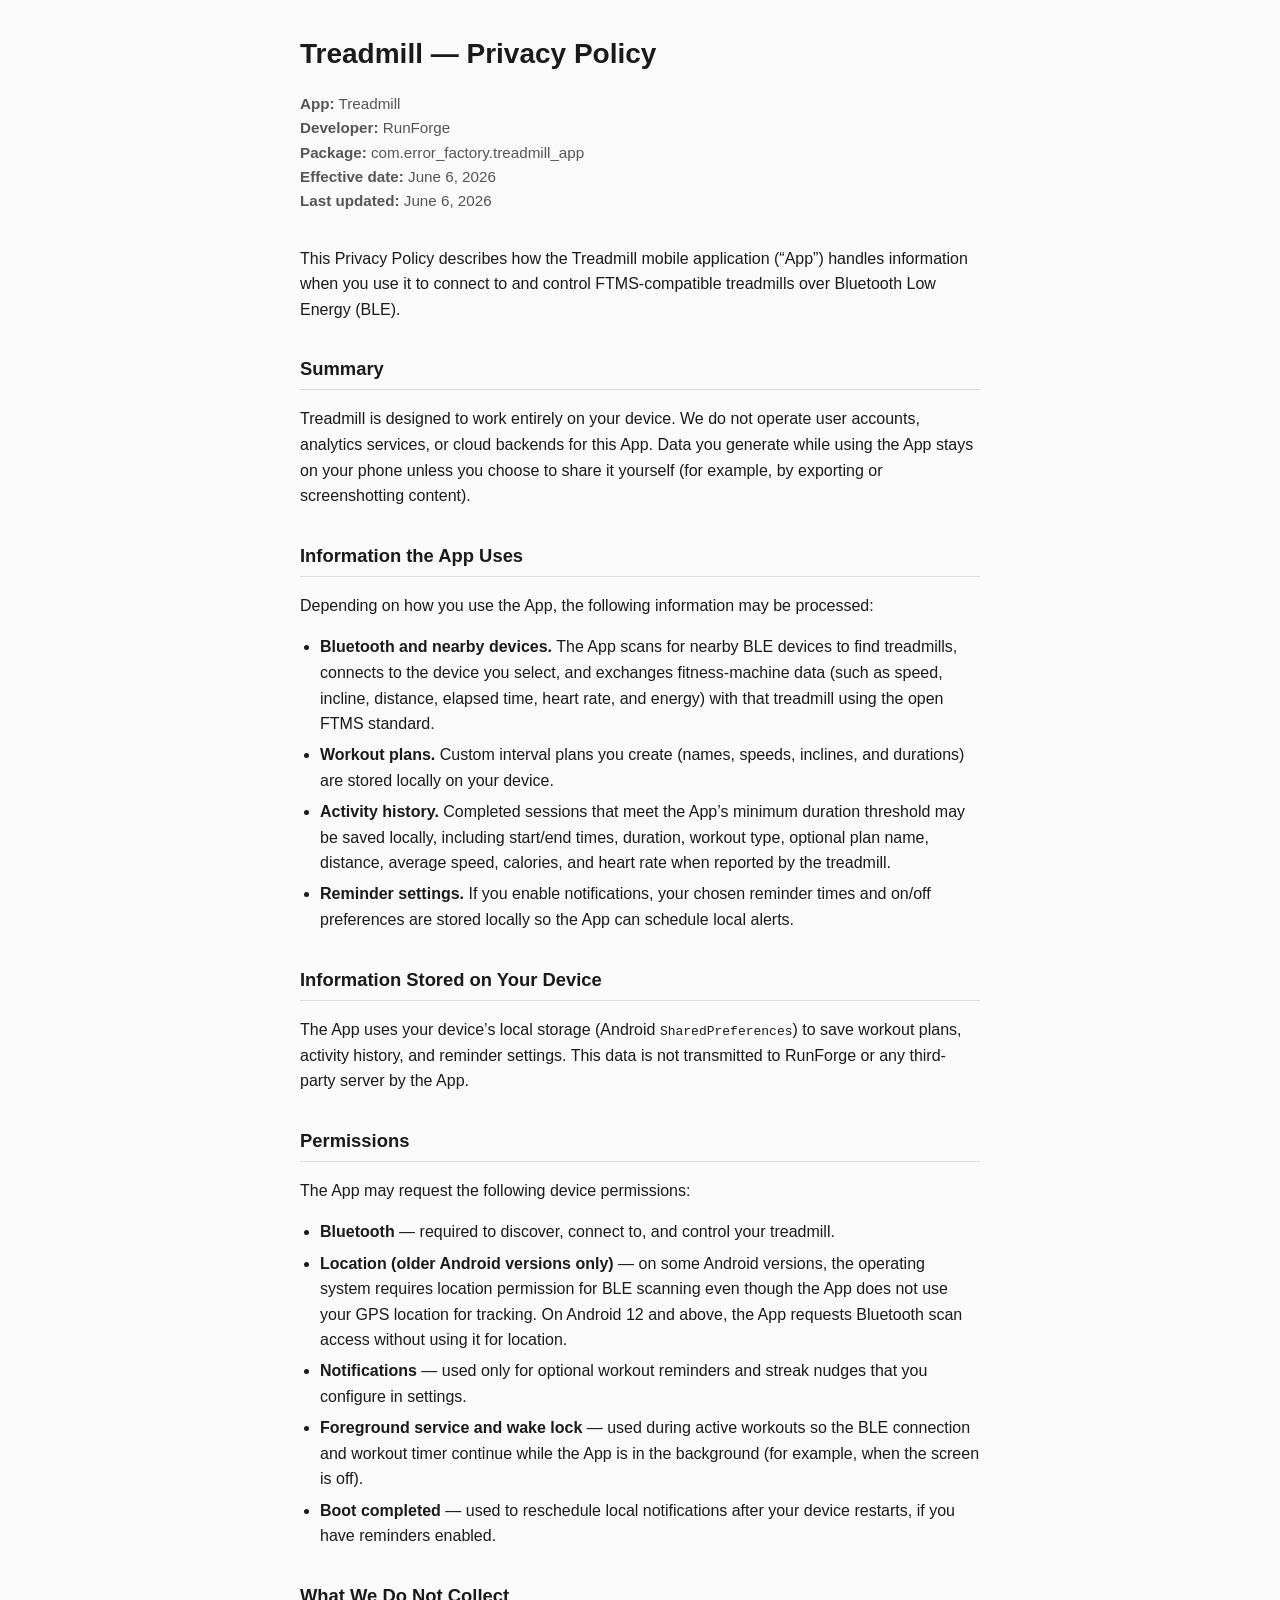
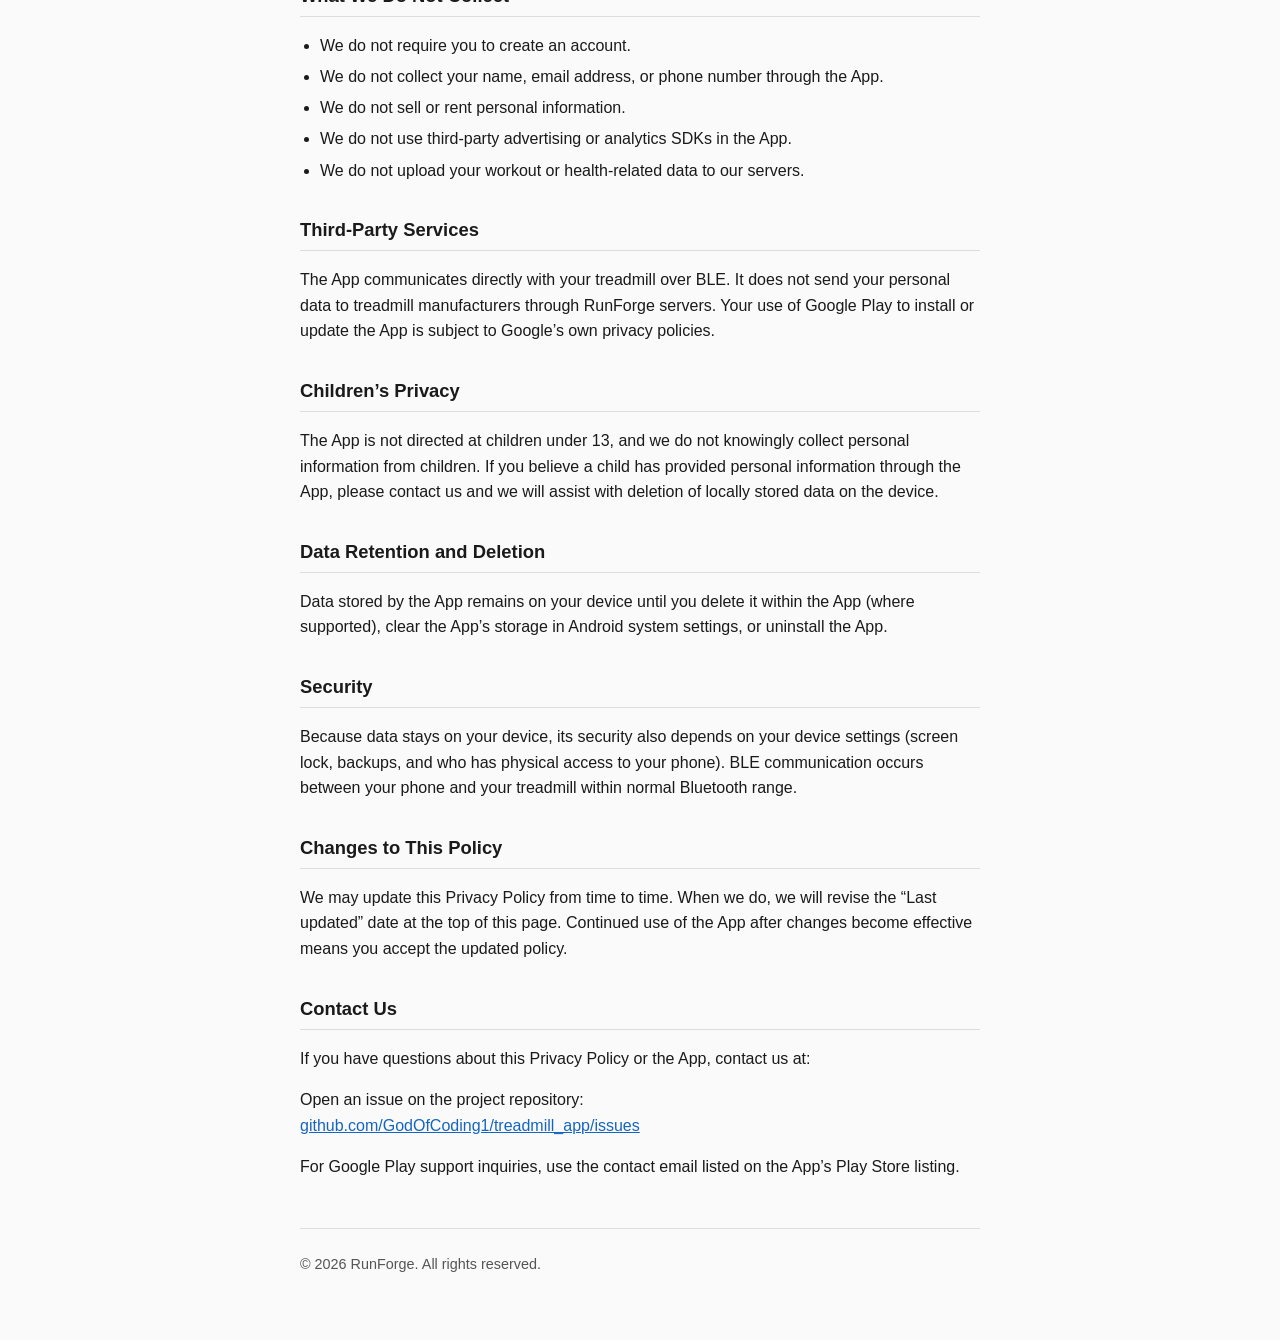
==== docs/index.html @ d41097d7 "Add GitHub Pages privacy policy for Play Store" ====
<!DOCTYPE html>
<html lang="en">
<head>
  <meta charset="utf-8">
  <meta name="viewport" content="width=device-width, initial-scale=1">
  <title>Treadmill — Privacy Policy</title>
  <meta name="description" content="Privacy policy for the Treadmill Android app by RunForge.">
  <style>
    :root {
      color-scheme: light dark;
      --bg: #fafafa;
      --text: #1a1a1a;
      --muted: #555;
      --border: #ddd;
      --accent: #1565c0;
    }
    @media (prefers-color-scheme: dark) {
      :root {
        --bg: #121212;
        --text: #f0f0f0;
        --muted: #aaa;
        --border: #333;
        --accent: #64b5f6;
      }
    }
    * { box-sizing: border-box; }
    body {
      margin: 0;
      font-family: -apple-system, BlinkMacSystemFont, "Segoe UI", Roboto, Helvetica, Arial, sans-serif;
      line-height: 1.6;
      color: var(--text);
      background: var(--bg);
    }
    main {
      max-width: 720px;
      margin: 0 auto;
      padding: 2rem 1.25rem 4rem;
    }
    h1 {
      font-size: 1.75rem;
      margin: 0 0 0.25rem;
    }
    .meta {
      color: var(--muted);
      font-size: 0.95rem;
      margin-bottom: 2rem;
    }
    h2 {
      font-size: 1.15rem;
      margin-top: 2rem;
      padding-bottom: 0.35rem;
      border-bottom: 1px solid var(--border);
    }
    ul { padding-left: 1.25rem; }
    li { margin: 0.35rem 0; }
    a { color: var(--accent); }
    footer {
      margin-top: 3rem;
      padding-top: 1.5rem;
      border-top: 1px solid var(--border);
      color: var(--muted);
      font-size: 0.9rem;
    }
  </style>
</head>
<body>
  <main>
    <h1>Treadmill — Privacy Policy</h1>
    <p class="meta">
      <strong>App:</strong> Treadmill<br>
      <strong>Developer:</strong> RunForge<br>
      <strong>Package:</strong> com.error_factory.treadmill_app<br>
      <strong>Effective date:</strong> June 6, 2026<br>
      <strong>Last updated:</strong> June 6, 2026
    </p>

    <p>
      This Privacy Policy describes how the Treadmill mobile application
      (&ldquo;App&rdquo;) handles information when you use it to connect to and
      control FTMS-compatible treadmills over Bluetooth Low Energy (BLE).
    </p>

    <h2>Summary</h2>
    <p>
      Treadmill is designed to work entirely on your device. We do not operate
      user accounts, analytics services, or cloud backends for this App. Data
      you generate while using the App stays on your phone unless you choose to
      share it yourself (for example, by exporting or screenshotting content).
    </p>

    <h2>Information the App Uses</h2>
    <p>Depending on how you use the App, the following information may be processed:</p>
    <ul>
      <li>
        <strong>Bluetooth and nearby devices.</strong> The App scans for nearby
        BLE devices to find treadmills, connects to the device you select, and
        exchanges fitness-machine data (such as speed, incline, distance, elapsed
        time, heart rate, and energy) with that treadmill using the open FTMS
        standard.
      </li>
      <li>
        <strong>Workout plans.</strong> Custom interval plans you create (names,
        speeds, inclines, and durations) are stored locally on your device.
      </li>
      <li>
        <strong>Activity history.</strong> Completed sessions that meet the
        App&rsquo;s minimum duration threshold may be saved locally, including
        start/end times, duration, workout type, optional plan name, distance,
        average speed, calories, and heart rate when reported by the treadmill.
      </li>
      <li>
        <strong>Reminder settings.</strong> If you enable notifications, your
        chosen reminder times and on/off preferences are stored locally so the
        App can schedule local alerts.
      </li>
    </ul>

    <h2>Information Stored on Your Device</h2>
    <p>
      The App uses your device&rsquo;s local storage (Android
      <code>SharedPreferences</code>) to save workout plans, activity history,
      and reminder settings. This data is not transmitted to RunForge or any
      third-party server by the App.
    </p>

    <h2>Permissions</h2>
    <p>The App may request the following device permissions:</p>
    <ul>
      <li>
        <strong>Bluetooth</strong> — required to discover, connect to, and
        control your treadmill.
      </li>
      <li>
        <strong>Location (older Android versions only)</strong> — on some Android
        versions, the operating system requires location permission for BLE
        scanning even though the App does not use your GPS location for tracking.
        On Android 12 and above, the App requests Bluetooth scan access without
        using it for location.
      </li>
      <li>
        <strong>Notifications</strong> — used only for optional workout reminders
        and streak nudges that you configure in settings.
      </li>
      <li>
        <strong>Foreground service and wake lock</strong> — used during active
        workouts so the BLE connection and workout timer continue while the App
        is in the background (for example, when the screen is off).
      </li>
      <li>
        <strong>Boot completed</strong> — used to reschedule local notifications
        after your device restarts, if you have reminders enabled.
      </li>
    </ul>

    <h2>What We Do Not Collect</h2>
    <ul>
      <li>We do not require you to create an account.</li>
      <li>We do not collect your name, email address, or phone number through the App.</li>
      <li>We do not sell or rent personal information.</li>
      <li>We do not use third-party advertising or analytics SDKs in the App.</li>
      <li>We do not upload your workout or health-related data to our servers.</li>
    </ul>

    <h2>Third-Party Services</h2>
    <p>
      The App communicates directly with your treadmill over BLE. It does not
      send your personal data to treadmill manufacturers through RunForge
      servers. Your use of Google Play to install or update the App is subject
      to Google&rsquo;s own privacy policies.
    </p>

    <h2>Children&rsquo;s Privacy</h2>
    <p>
      The App is not directed at children under 13, and we do not knowingly
      collect personal information from children. If you believe a child has
      provided personal information through the App, please contact us and we
      will assist with deletion of locally stored data on the device.
    </p>

    <h2>Data Retention and Deletion</h2>
    <p>
      Data stored by the App remains on your device until you delete it within
      the App (where supported), clear the App&rsquo;s storage in Android system
      settings, or uninstall the App.
    </p>

    <h2>Security</h2>
    <p>
      Because data stays on your device, its security also depends on your
      device settings (screen lock, backups, and who has physical access to your
      phone). BLE communication occurs between your phone and your treadmill
      within normal Bluetooth range.
    </p>

    <h2>Changes to This Policy</h2>
    <p>
      We may update this Privacy Policy from time to time. When we do, we will
      revise the &ldquo;Last updated&rdquo; date at the top of this page. Continued
      use of the App after changes become effective means you accept the updated
      policy.
    </p>

    <h2>Contact Us</h2>
    <p>
      If you have questions about this Privacy Policy or the App, contact us at:
    </p>
    <p>
      Open an issue on the project repository:<br>
      <a href="https://github.com/GodOfCoding1/treadmill_app/issues">github.com/GodOfCoding1/treadmill_app/issues</a>
    </p>
    <p>
      For Google Play support inquiries, use the contact email listed on the
      App&rsquo;s Play Store listing.
    </p>

    <footer>
      &copy; 2026 RunForge. All rights reserved.
    </footer>
  </main>
</body>
</html>
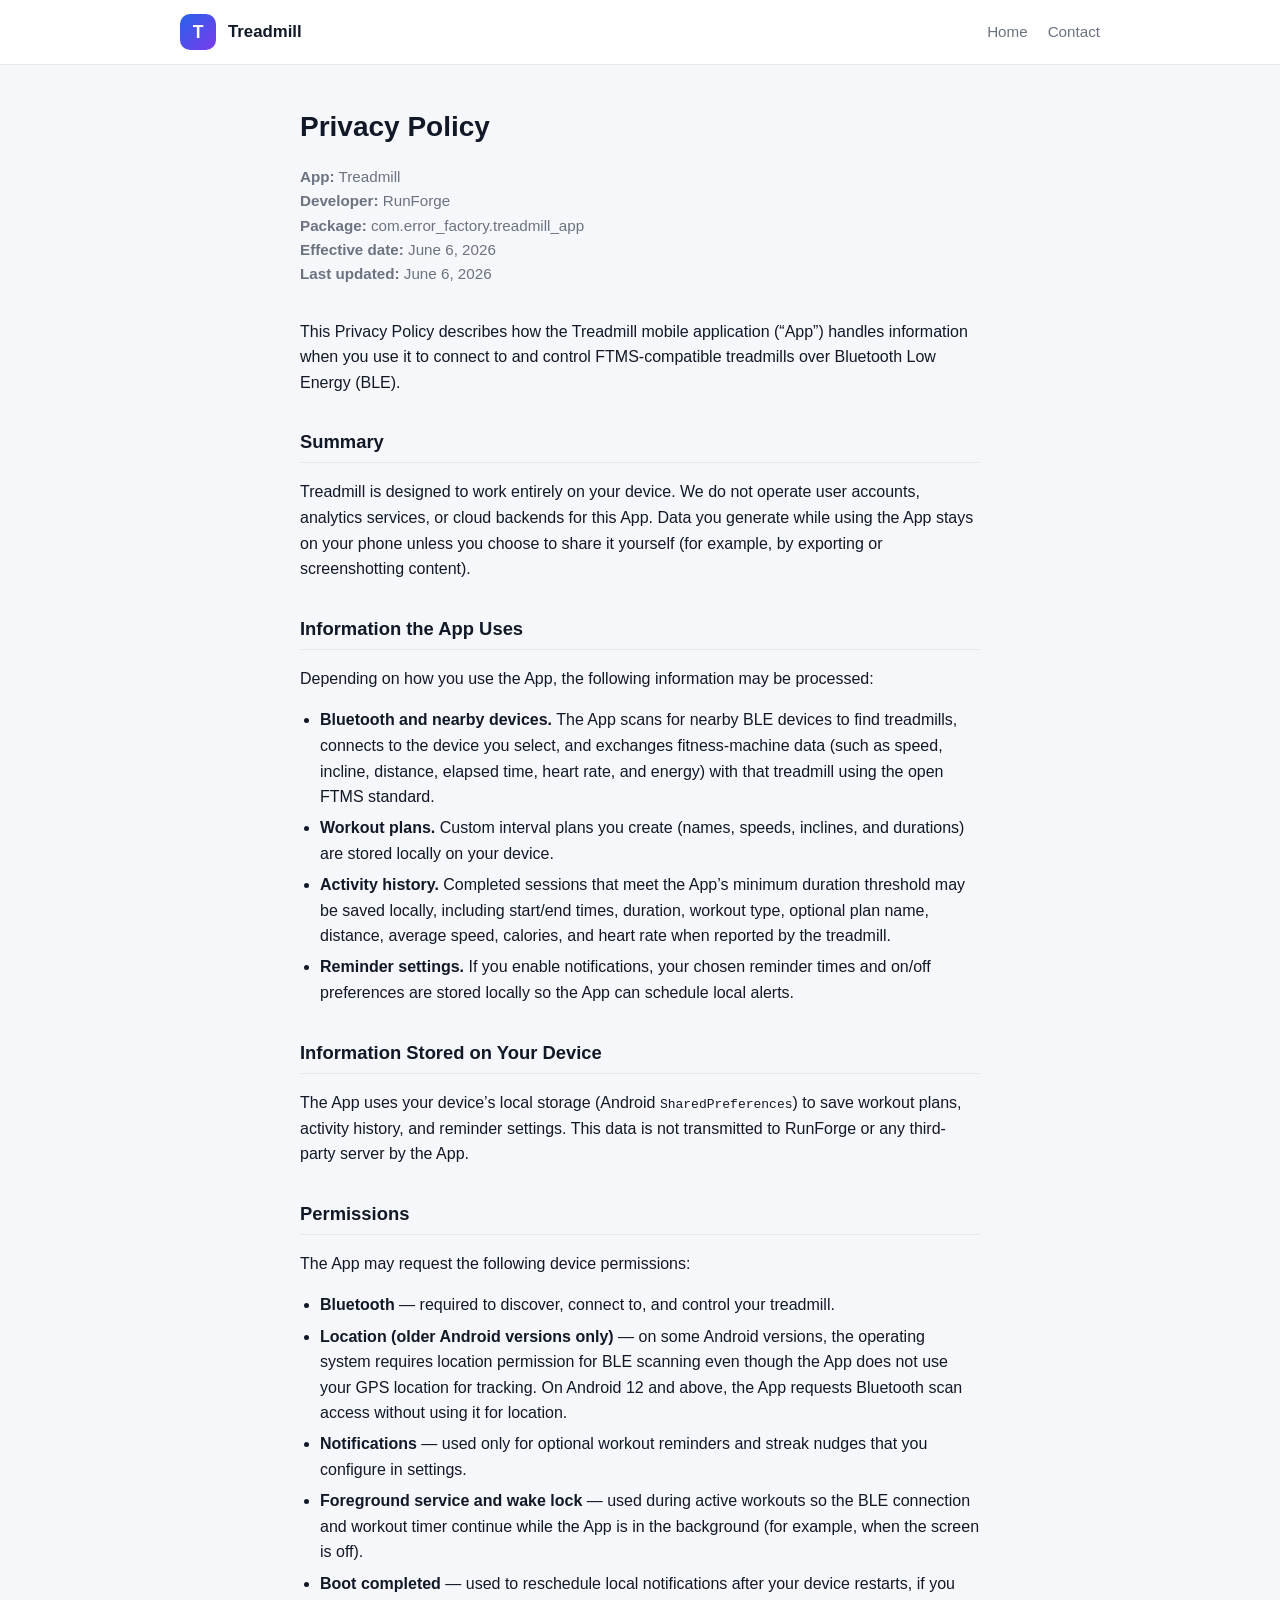
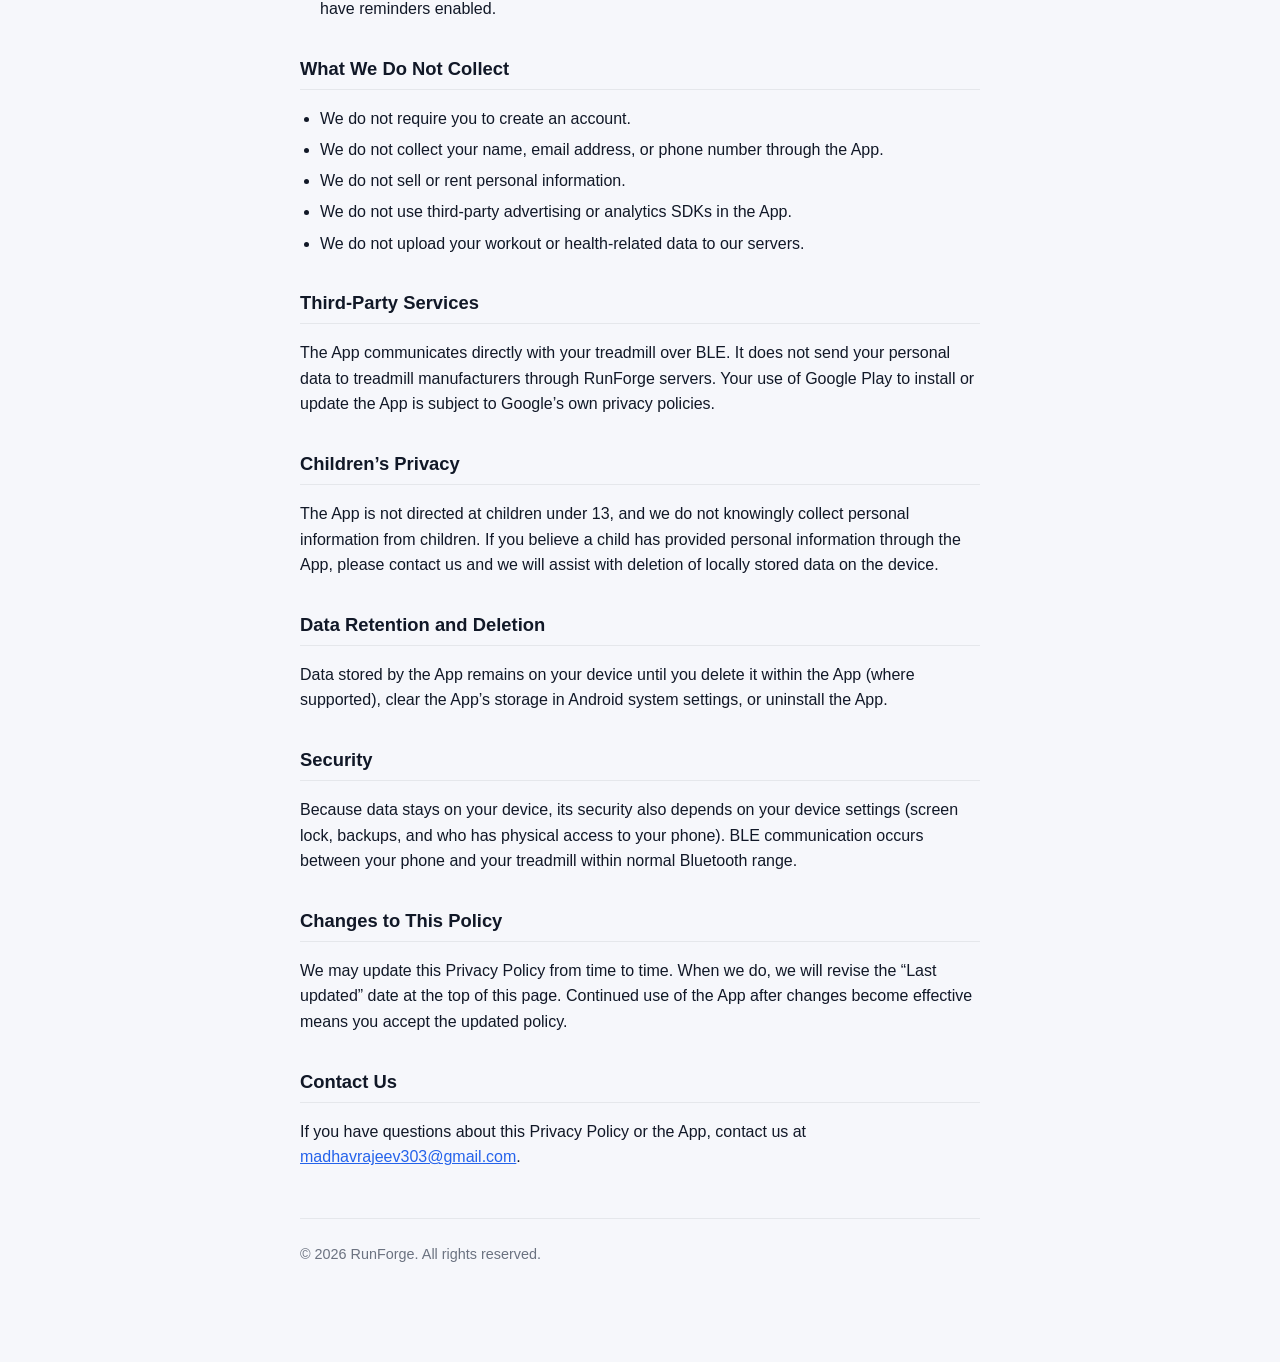
==== commit 02b0ea5c: "Refactor privacy policy page layout and styling - Replaced inline styles with an external stylesheet" ====
--- a/docs/index.html
+++ b/docs/index.html
@@ -5,67 +5,24 @@
   <meta name="viewport" content="width=device-width, initial-scale=1">
   <title>Treadmill — Privacy Policy</title>
   <meta name="description" content="Privacy policy for the Treadmill Android app by RunForge.">
-  <style>
-    :root {
-      color-scheme: light dark;
-      --bg: #fafafa;
-      --text: #1a1a1a;
-      --muted: #555;
-      --border: #ddd;
-      --accent: #1565c0;
-    }
-    @media (prefers-color-scheme: dark) {
-      :root {
-        --bg: #121212;
-        --text: #f0f0f0;
-        --muted: #aaa;
-        --border: #333;
-        --accent: #64b5f6;
-      }
-    }
-    * { box-sizing: border-box; }
-    body {
-      margin: 0;
-      font-family: -apple-system, BlinkMacSystemFont, "Segoe UI", Roboto, Helvetica, Arial, sans-serif;
-      line-height: 1.6;
-      color: var(--text);
-      background: var(--bg);
-    }
-    main {
-      max-width: 720px;
-      margin: 0 auto;
-      padding: 2rem 1.25rem 4rem;
-    }
-    h1 {
-      font-size: 1.75rem;
-      margin: 0 0 0.25rem;
-    }
-    .meta {
-      color: var(--muted);
-      font-size: 0.95rem;
-      margin-bottom: 2rem;
-    }
-    h2 {
-      font-size: 1.15rem;
-      margin-top: 2rem;
-      padding-bottom: 0.35rem;
-      border-bottom: 1px solid var(--border);
-    }
-    ul { padding-left: 1.25rem; }
-    li { margin: 0.35rem 0; }
-    a { color: var(--accent); }
-    footer {
-      margin-top: 3rem;
-      padding-top: 1.5rem;
-      border-top: 1px solid var(--border);
-      color: var(--muted);
-      font-size: 0.9rem;
-    }
-  </style>
+  <link rel="stylesheet" href="styles.css">
 </head>
 <body>
-  <main>
-    <h1>Treadmill — Privacy Policy</h1>
+  <header class="site-header">
+    <div class="container">
+      <a class="brand" href="home.html">
+        <span class="brand-mark" aria-hidden="true">T</span>
+        <span>Treadmill</span>
+      </a>
+      <nav class="site-nav" aria-label="Main">
+        <a href="home.html">Home</a>
+        <a href="home.html#contact">Contact</a>
+      </nav>
+    </div>
+  </header>
+
+  <main class="legal-page">
+    <h1>Privacy Policy</h1>
     <p class="meta">
       <strong>App:</strong> Treadmill<br>
       <strong>Developer:</strong> RunForge<br>
@@ -202,19 +159,14 @@
 
     <h2>Contact Us</h2>
     <p>
-      If you have questions about this Privacy Policy or the App, contact us at:
-    </p>
-    <p>
-      Open an issue on the project repository:<br>
-      <a href="https://github.com/GodOfCoding1/treadmill_app/issues">github.com/GodOfCoding1/treadmill_app/issues</a>
-    </p>
-    <p>
-      For Google Play support inquiries, use the contact email listed on the
-      App&rsquo;s Play Store listing.
+      If you have questions about this Privacy Policy or the App, contact us at
+      <a href="mailto:madhavrajeev303@gmail.com">madhavrajeev303@gmail.com</a>.
     </p>
 
-    <footer>
-      &copy; 2026 RunForge. All rights reserved.
+    <footer class="site-footer" style="margin-top: 3rem; padding-top: 1.5rem; border-top: 1px solid var(--border);">
+      <div class="container" style="padding: 0;">
+        <span>&copy; 2026 RunForge. All rights reserved.</span>
+      </div>
     </footer>
   </main>
 </body>
--- a/docs/styles.css
+++ b/docs/styles.css
@@ -0,0 +1,326 @@
+:root {
+  color-scheme: light dark;
+  --bg: #f6f7fb;
+  --surface: #ffffff;
+  --text: #111827;
+  --muted: #6b7280;
+  --border: #e5e7eb;
+  --accent: #2563eb;
+  --accent-dark: #1d4ed8;
+  --hero-from: #0f172a;
+  --hero-to: #1e3a5f;
+  --hero-text: #f8fafc;
+  --hero-muted: #cbd5e1;
+  --shadow: 0 10px 30px rgba(15, 23, 42, 0.08);
+}
+
+@media (prefers-color-scheme: dark) {
+  :root {
+    --bg: #0b1120;
+    --surface: #111827;
+    --text: #f3f4f6;
+    --muted: #9ca3af;
+    --border: #374151;
+    --accent: #60a5fa;
+    --accent-dark: #93c5fd;
+    --hero-from: #020617;
+    --hero-to: #0f172a;
+    --hero-text: #f8fafc;
+    --hero-muted: #94a3b8;
+    --shadow: 0 10px 30px rgba(0, 0, 0, 0.35);
+  }
+}
+
+* { box-sizing: border-box; }
+
+body {
+  margin: 0;
+  font-family: -apple-system, BlinkMacSystemFont, "Segoe UI", Roboto, Helvetica, Arial, sans-serif;
+  line-height: 1.6;
+  color: var(--text);
+  background: var(--bg);
+}
+
+a { color: var(--accent); }
+a:hover { color: var(--accent-dark); }
+
+.container {
+  max-width: 960px;
+  margin: 0 auto;
+  padding: 0 1.25rem;
+}
+
+.site-header {
+  background: var(--surface);
+  border-bottom: 1px solid var(--border);
+}
+
+.site-header .container {
+  display: flex;
+  align-items: center;
+  justify-content: space-between;
+  gap: 1rem;
+  min-height: 64px;
+}
+
+.brand {
+  display: flex;
+  align-items: center;
+  gap: 0.75rem;
+  text-decoration: none;
+  color: var(--text);
+  font-weight: 700;
+  font-size: 1.05rem;
+}
+
+.brand-mark {
+  width: 36px;
+  height: 36px;
+  border-radius: 10px;
+  background: linear-gradient(135deg, var(--accent), #7c3aed);
+  display: grid;
+  place-items: center;
+  color: white;
+  font-size: 1.1rem;
+}
+
+.site-nav {
+  display: flex;
+  gap: 1.25rem;
+  font-size: 0.95rem;
+}
+
+.site-nav a {
+  text-decoration: none;
+  color: var(--muted);
+}
+
+.site-nav a:hover { color: var(--text); }
+
+.hero {
+  background: linear-gradient(135deg, var(--hero-from), var(--hero-to));
+  color: var(--hero-text);
+  padding: 4.5rem 0 4rem;
+}
+
+.hero-grid {
+  display: grid;
+  gap: 2rem;
+  align-items: center;
+}
+
+@media (min-width: 768px) {
+  .hero-grid {
+    grid-template-columns: 1.4fr 1fr;
+  }
+}
+
+.hero-badge {
+  display: inline-block;
+  padding: 0.35rem 0.75rem;
+  border-radius: 999px;
+  background: rgba(255, 255, 255, 0.12);
+  color: var(--hero-muted);
+  font-size: 0.85rem;
+  margin-bottom: 1rem;
+}
+
+.hero h1 {
+  margin: 0 0 1rem;
+  font-size: clamp(2rem, 5vw, 3rem);
+  line-height: 1.15;
+}
+
+.hero p {
+  margin: 0 0 1.5rem;
+  color: var(--hero-muted);
+  font-size: 1.05rem;
+  max-width: 38rem;
+}
+
+.hero-actions {
+  display: flex;
+  flex-wrap: wrap;
+  gap: 0.75rem;
+}
+
+.button {
+  display: inline-flex;
+  align-items: center;
+  justify-content: center;
+  padding: 0.75rem 1.1rem;
+  border-radius: 10px;
+  text-decoration: none;
+  font-weight: 600;
+  font-size: 0.95rem;
+}
+
+.button-primary {
+  background: var(--accent);
+  color: white;
+}
+
+.button-primary:hover {
+  background: var(--accent-dark);
+  color: white;
+}
+
+.button-secondary {
+  border: 1px solid rgba(255, 255, 255, 0.25);
+  color: var(--hero-text);
+}
+
+.button-secondary:hover { color: white; }
+
+.hero-card {
+  background: rgba(255, 255, 255, 0.08);
+  border: 1px solid rgba(255, 255, 255, 0.12);
+  border-radius: 16px;
+  padding: 1.25rem;
+}
+
+.hero-card h2 {
+  margin: 0 0 0.75rem;
+  font-size: 1rem;
+}
+
+.hero-card ul {
+  margin: 0;
+  padding-left: 1.1rem;
+  color: var(--hero-muted);
+}
+
+.section {
+  padding: 3.5rem 0;
+}
+
+.section-title {
+  margin: 0 0 0.5rem;
+  font-size: 1.6rem;
+}
+
+.section-lead {
+  margin: 0 0 2rem;
+  color: var(--muted);
+  max-width: 42rem;
+}
+
+.feature-grid {
+  display: grid;
+  gap: 1rem;
+}
+
+@media (min-width: 640px) {
+  .feature-grid {
+    grid-template-columns: repeat(2, 1fr);
+  }
+}
+
+@media (min-width: 900px) {
+  .feature-grid {
+    grid-template-columns: repeat(3, 1fr);
+  }
+}
+
+.card {
+  background: var(--surface);
+  border: 1px solid var(--border);
+  border-radius: 14px;
+  padding: 1.25rem;
+  box-shadow: var(--shadow);
+}
+
+.card h3 {
+  margin: 0 0 0.5rem;
+  font-size: 1rem;
+}
+
+.card p {
+  margin: 0;
+  color: var(--muted);
+  font-size: 0.95rem;
+}
+
+.steps {
+  display: grid;
+  gap: 1rem;
+}
+
+@media (min-width: 768px) {
+  .steps {
+    grid-template-columns: repeat(3, 1fr);
+  }
+}
+
+.step-number {
+  display: inline-flex;
+  align-items: center;
+  justify-content: center;
+  width: 28px;
+  height: 28px;
+  border-radius: 999px;
+  background: rgba(37, 99, 235, 0.12);
+  color: var(--accent);
+  font-weight: 700;
+  font-size: 0.85rem;
+  margin-bottom: 0.75rem;
+}
+
+.contact-grid {
+  display: grid;
+  gap: 1rem;
+}
+
+@media (min-width: 640px) {
+  .contact-grid {
+    grid-template-columns: repeat(2, 1fr);
+  }
+}
+
+.contact-item strong {
+  display: block;
+  margin-bottom: 0.25rem;
+}
+
+.site-footer {
+  border-top: 1px solid var(--border);
+  padding: 2rem 0;
+  color: var(--muted);
+  font-size: 0.9rem;
+}
+
+.site-footer .container {
+  display: flex;
+  flex-wrap: wrap;
+  gap: 0.75rem 1.5rem;
+  justify-content: space-between;
+  align-items: center;
+}
+
+/* Privacy policy page */
+.legal-page {
+  max-width: 720px;
+  margin: 0 auto;
+  padding: 2.5rem 1.25rem 4rem;
+}
+
+.legal-page h1 {
+  font-size: 1.75rem;
+  margin: 0 0 0.25rem;
+}
+
+.meta {
+  color: var(--muted);
+  font-size: 0.95rem;
+  margin-bottom: 2rem;
+}
+
+.legal-page h2 {
+  font-size: 1.15rem;
+  margin-top: 2rem;
+  padding-bottom: 0.35rem;
+  border-bottom: 1px solid var(--border);
+}
+
+.legal-page ul { padding-left: 1.25rem; }
+.legal-page li { margin: 0.35rem 0; }
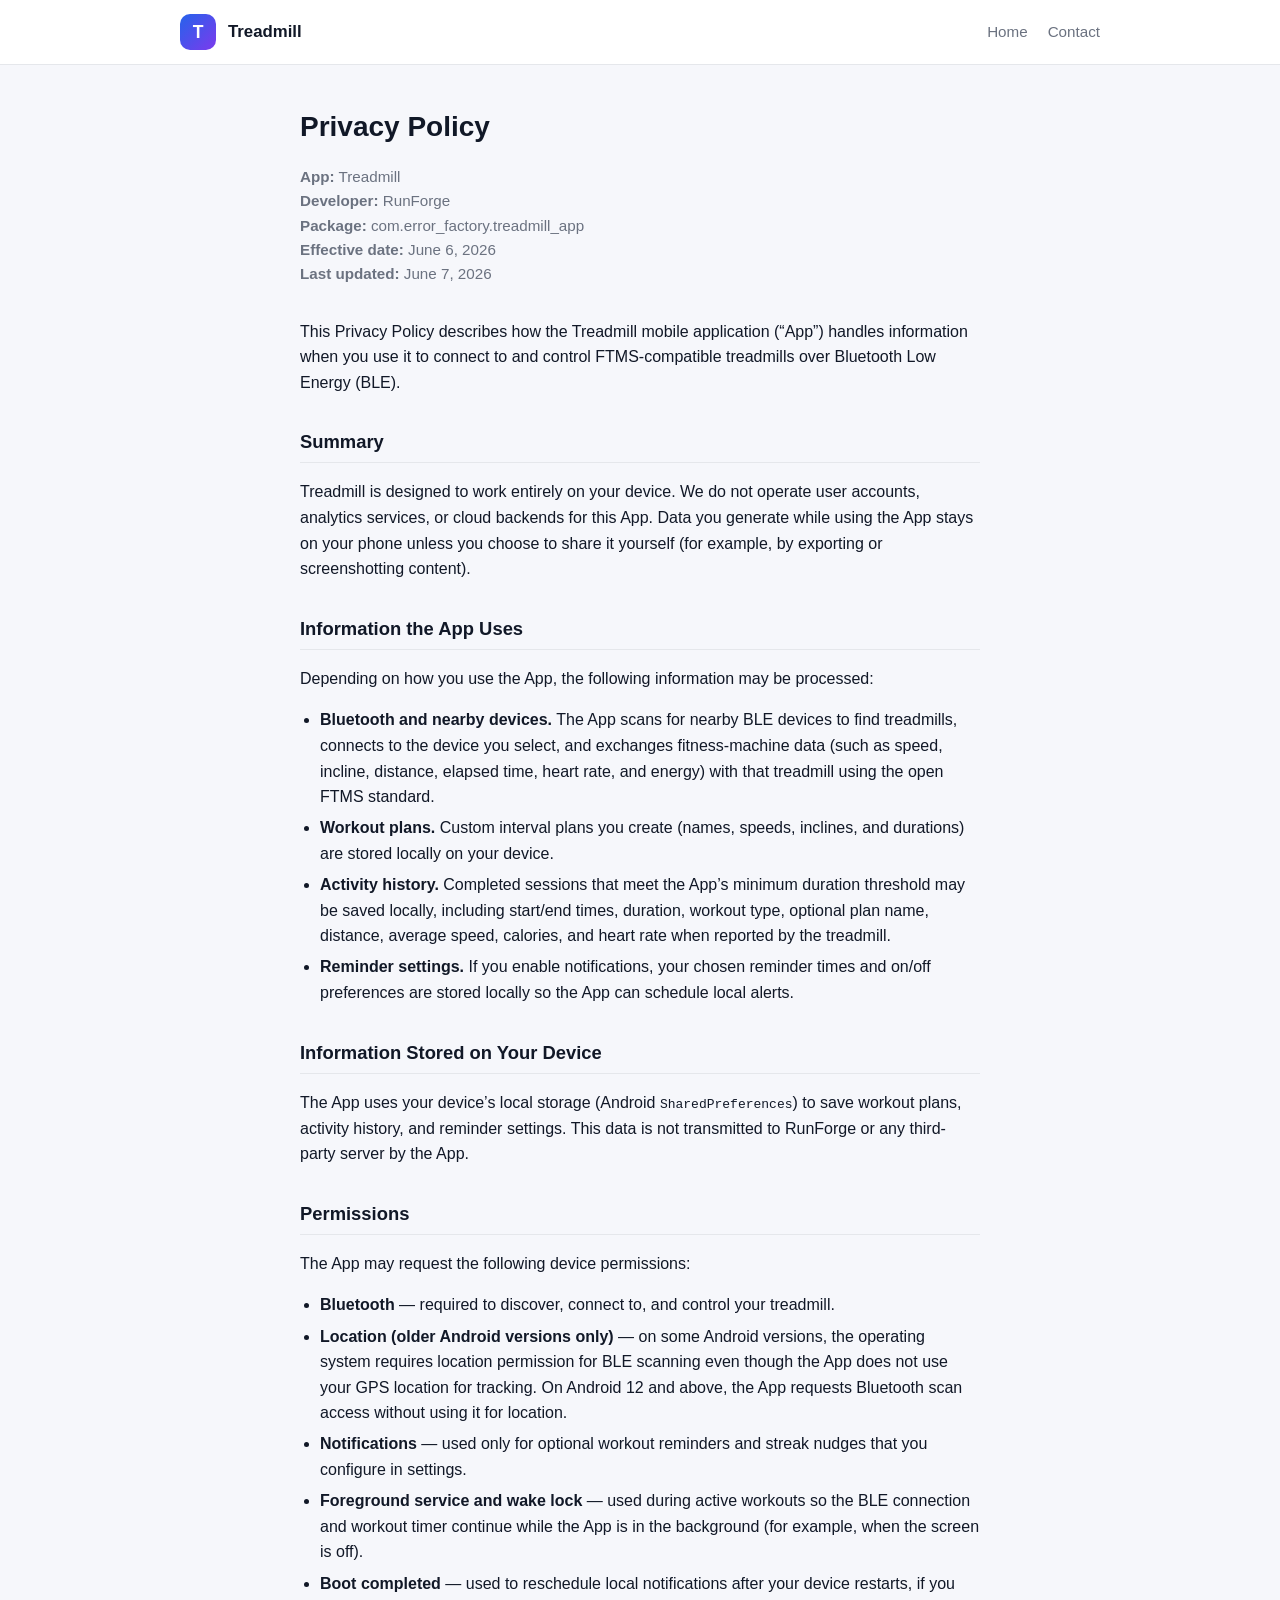
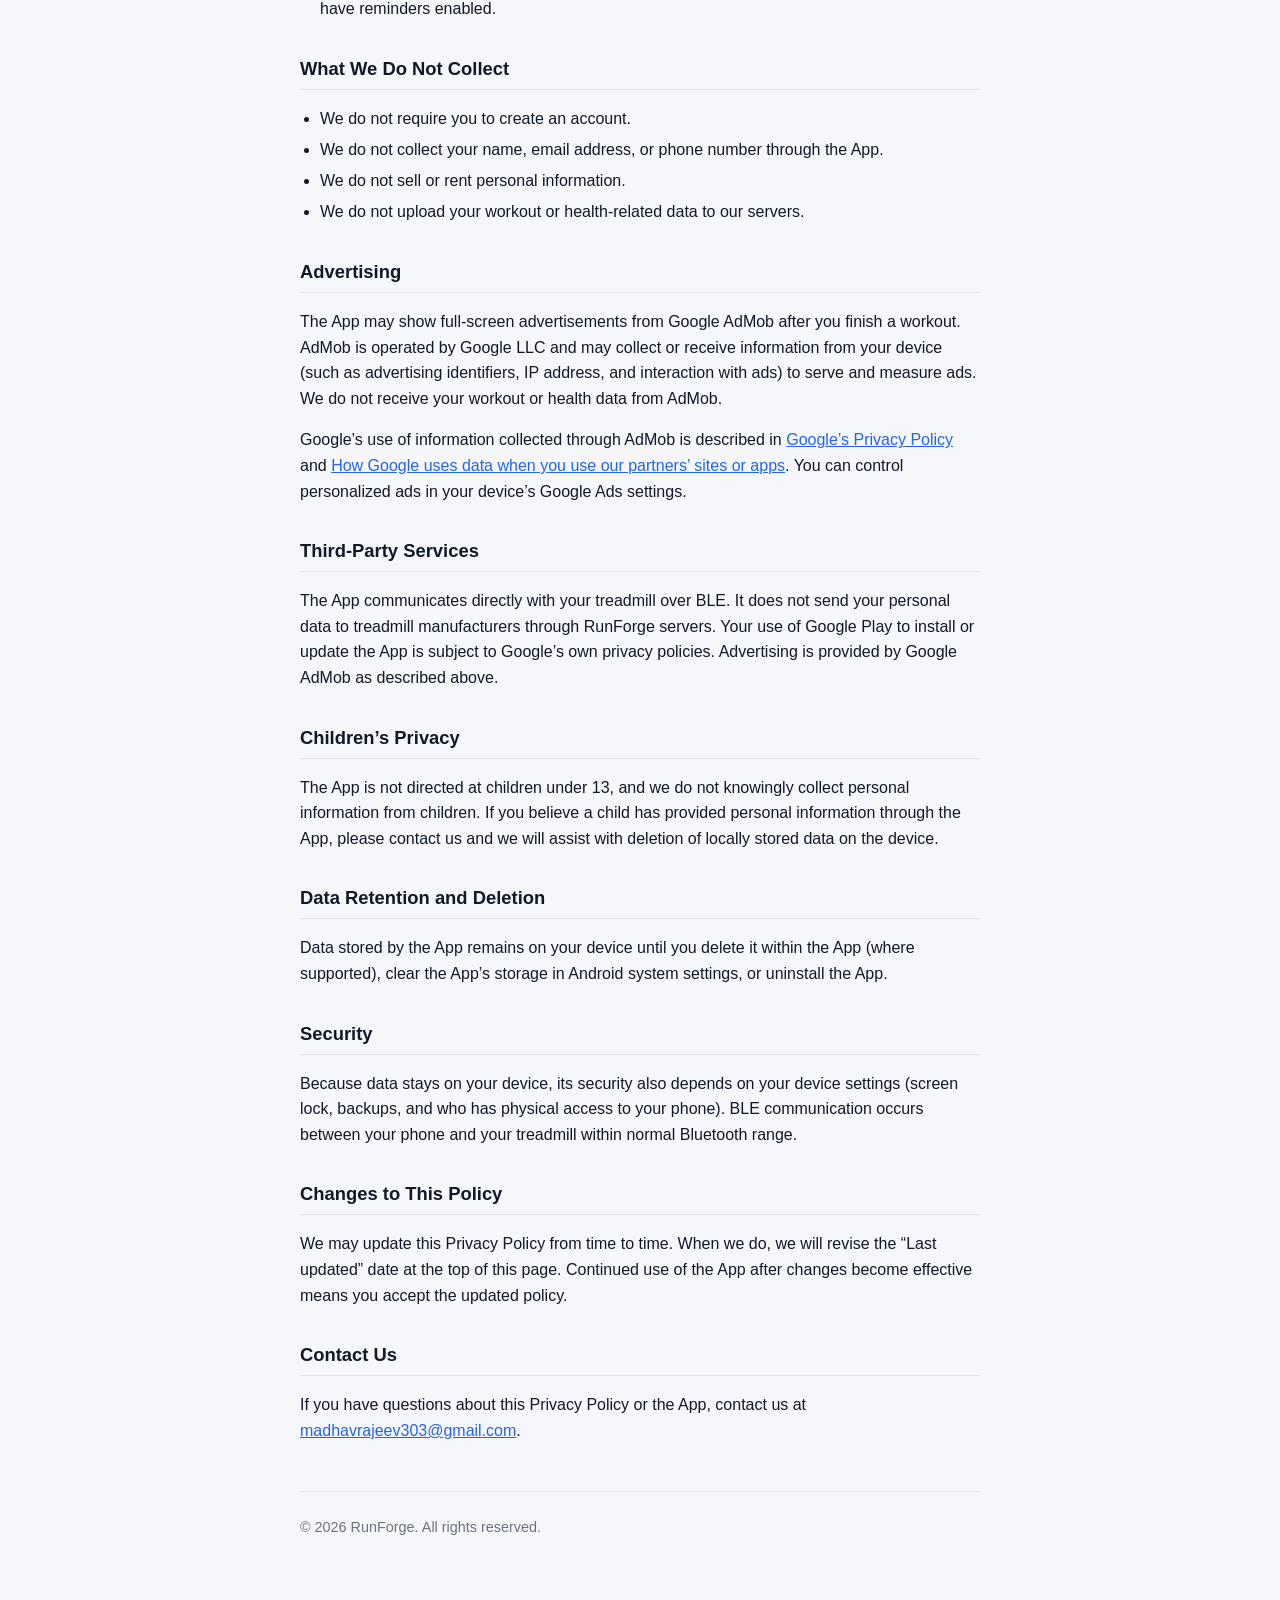
==== commit 927e626a: "added google ads" ====
--- a/docs/index.html
+++ b/docs/index.html
@@ -28,7 +28,7 @@
       <strong>Developer:</strong> RunForge<br>
       <strong>Package:</strong> com.error_factory.treadmill_app<br>
       <strong>Effective date:</strong> June 6, 2026<br>
-      <strong>Last updated:</strong> June 6, 2026
+      <strong>Last updated:</strong> June 7, 2026
     </p>
 
     <p>
@@ -114,16 +114,32 @@
       <li>We do not require you to create an account.</li>
       <li>We do not collect your name, email address, or phone number through the App.</li>
       <li>We do not sell or rent personal information.</li>
-      <li>We do not use third-party advertising or analytics SDKs in the App.</li>
       <li>We do not upload your workout or health-related data to our servers.</li>
     </ul>
+
+    <h2>Advertising</h2>
+    <p>
+      The App may show full-screen advertisements from Google AdMob after you
+      finish a workout. AdMob is operated by Google LLC and may collect or
+      receive information from your device (such as advertising identifiers,
+      IP address, and interaction with ads) to serve and measure ads. We do not
+      receive your workout or health data from AdMob.
+    </p>
+    <p>
+      Google&rsquo;s use of information collected through AdMob is described in
+      <a href="https://policies.google.com/privacy">Google&rsquo;s Privacy Policy</a>
+      and
+      <a href="https://policies.google.com/technologies/partner-sites">How Google uses data when you use our partners&rsquo; sites or apps</a>.
+      You can control personalized ads in your device&rsquo;s Google Ads settings.
+    </p>
 
     <h2>Third-Party Services</h2>
     <p>
       The App communicates directly with your treadmill over BLE. It does not
       send your personal data to treadmill manufacturers through RunForge
       servers. Your use of Google Play to install or update the App is subject
-      to Google&rsquo;s own privacy policies.
+      to Google&rsquo;s own privacy policies. Advertising is provided by Google
+      AdMob as described above.
     </p>
 
     <h2>Children&rsquo;s Privacy</h2>
